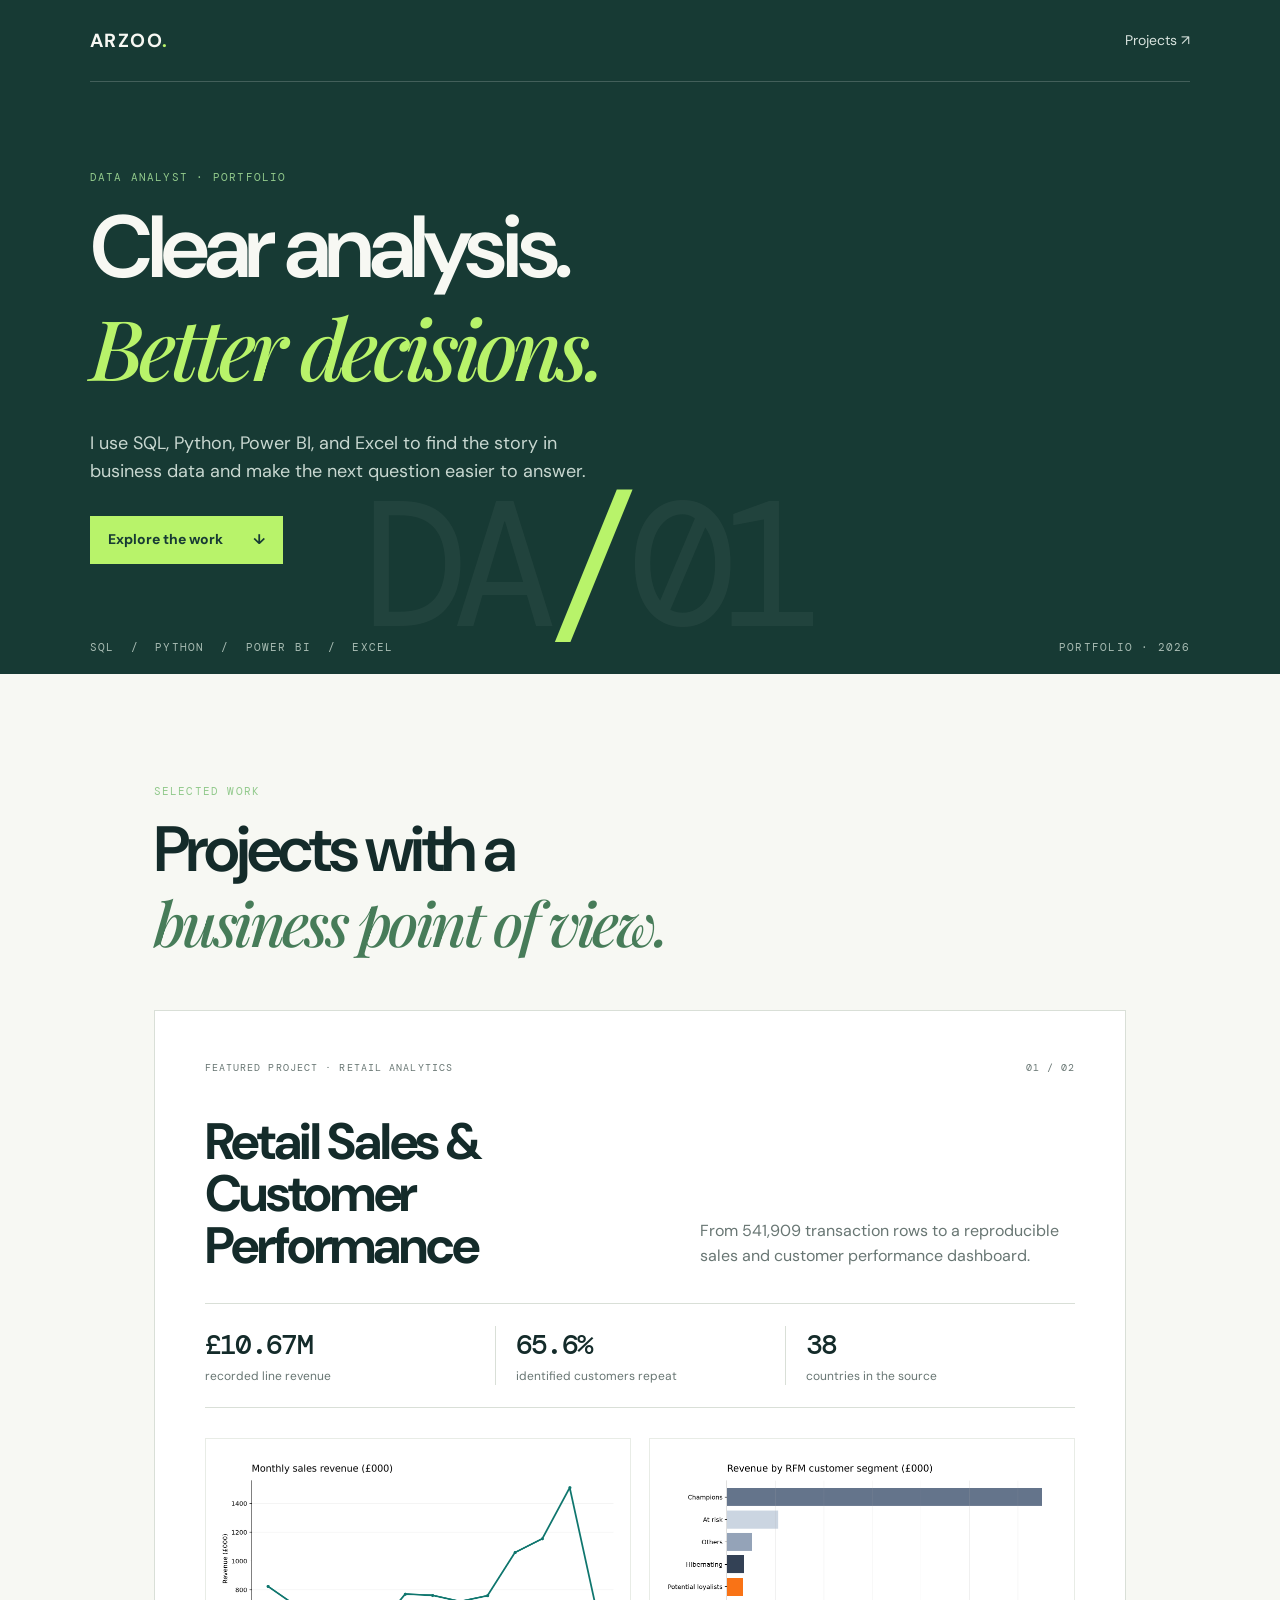
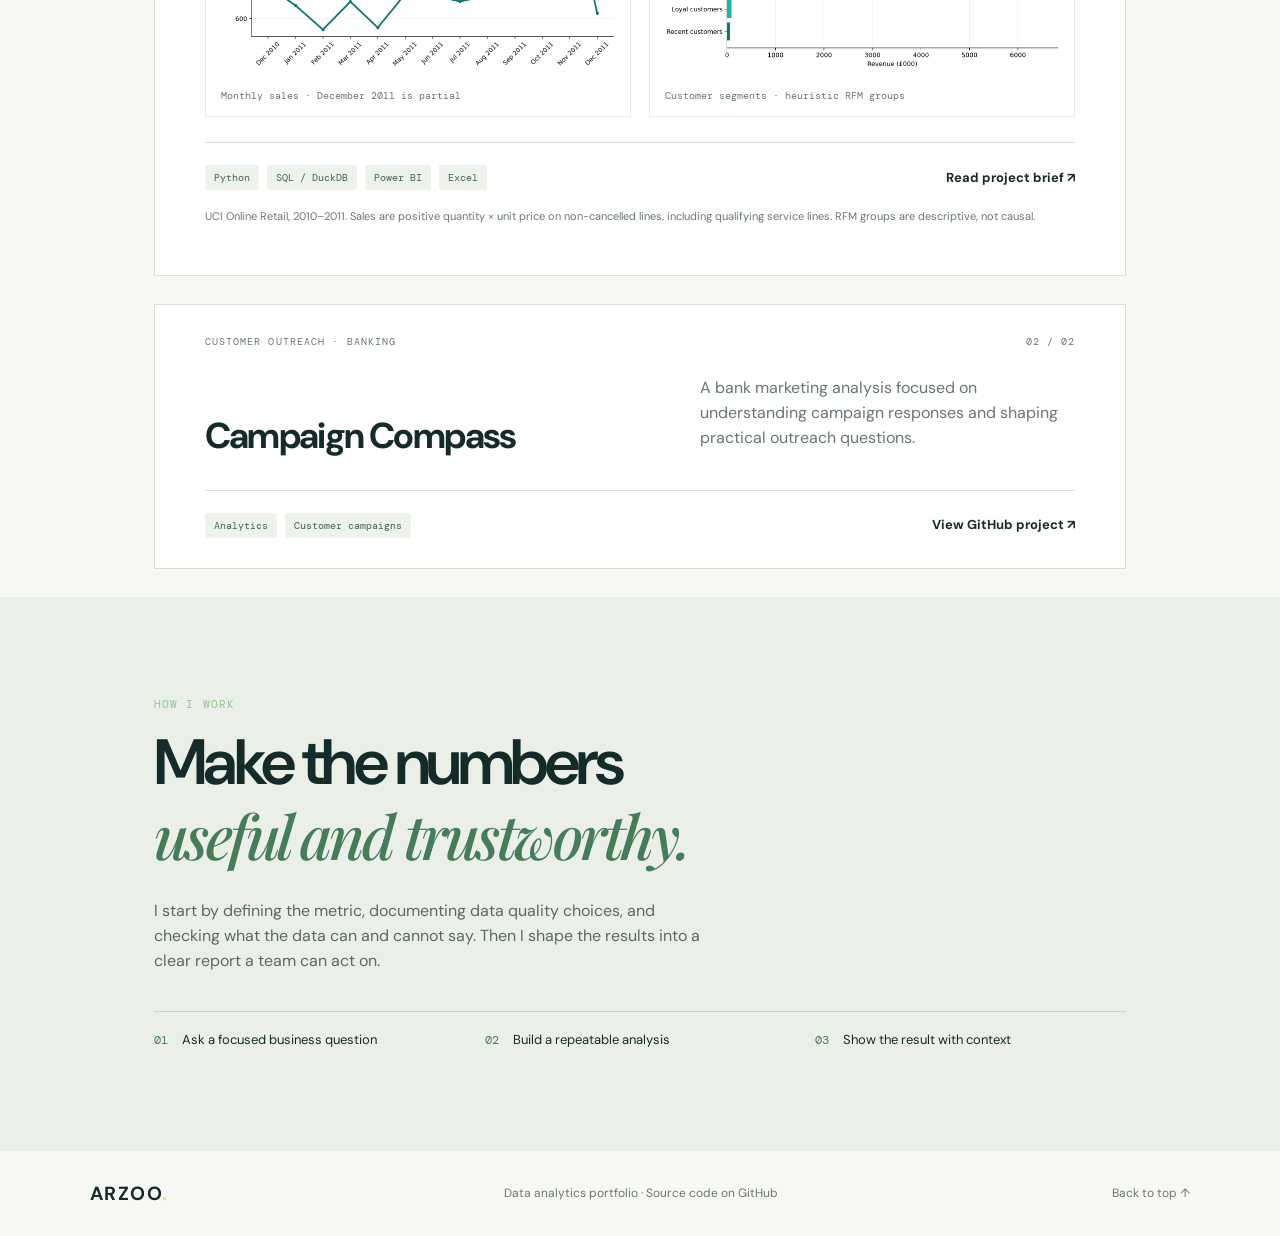
==== index.html @ aa4528e7 "Add retail sales analytics project and portfolio website" ====
<!doctype html>
<html lang="en">
<head>
  <meta charset="utf-8">
  <meta name="viewport" content="width=device-width, initial-scale=1">
  <meta name="description" content="Arzoo's data analyst portfolio featuring SQL, Python, Power BI and Excel projects.">
  <title>Arzoo | Data Analytics Portfolio</title>
  <link rel="stylesheet" href="styles.css">
</head>
<body>
  <header class="hero">
    <nav><a class="brand" href="#top">ARZOO<span>.</span></a><a class="nav-link" href="#projects">Projects <span aria-hidden="true">↗</span></a></nav>
    <div class="hero-content" id="top">
      <p class="eyebrow">DATA ANALYST · PORTFOLIO</p>
      <h1>Clear analysis.<br><em>Better decisions.</em></h1>
      <p class="intro">I use SQL, Python, Power BI, and Excel to find the story in business data and make the next question easier to answer.</p>
      <a class="button" href="#projects">Explore the work <span aria-hidden="true">↓</span></a>
      <div class="hero-mark" aria-hidden="true">DA<span>/</span>01</div>
    </div>
    <div class="hero-foot"><span>SQL&nbsp; / &nbsp;PYTHON&nbsp; / &nbsp;POWER BI&nbsp; / &nbsp;EXCEL</span><span>PORTFOLIO · 2026</span></div>
  </header>
  <main id="projects">
    <section class="section-heading"><p class="eyebrow">SELECTED WORK</p><h2>Projects with a<br><em>business point of view.</em></h2></section>
    <article class="project-card">
      <div class="project-top"><span class="tag">FEATURED PROJECT · RETAIL ANALYTICS</span><span class="project-num">01 / 02</span></div>
      <div class="project-title"><h3>Retail Sales &amp;<br>Customer Performance</h3><p>From 541,909 transaction rows to a reproducible sales and customer performance dashboard.</p></div>
      <div class="metrics"><div><strong>£10.67M</strong><span>recorded line revenue</span></div><div><strong>65.6%</strong><span>identified customers repeat</span></div><div><strong>38</strong><span>countries in the source</span></div></div>
      <div class="charts"><figure><img src="assets/monthly_sales.png" alt="Monthly retail sales revenue from December 2010 through December 2011"><figcaption>Monthly sales · December 2011 is partial</figcaption></figure><figure><img src="assets/customer_segments.png" alt="Revenue across customer recency, frequency and monetary value segments"><figcaption>Customer segments · heuristic RFM groups</figcaption></figure></div>
      <div class="project-bottom"><div class="stack"><span>Python</span><span>SQL / DuckDB</span><span>Power BI</span><span>Excel</span></div><a href="retail-sales-customer-performance/">Read project brief <span aria-hidden="true">↗</span></a></div>
      <p class="fineprint">UCI Online Retail, 2010–2011. Sales are positive quantity × unit price on non-cancelled lines, including qualifying service lines. RFM groups are descriptive, not causal.</p>
    </article>
    <article class="project-card secondary">
      <div class="project-top"><span class="tag">CUSTOMER OUTREACH · BANKING</span><span class="project-num">02 / 02</span></div>
      <div class="project-title"><h3>Campaign Compass</h3><p>A bank marketing analysis focused on understanding campaign responses and shaping practical outreach questions.</p></div>
      <div class="project-bottom"><div class="stack"><span>Analytics</span><span>Customer campaigns</span></div><a href="https://github.com/arzoo4298/campaign-compass-bank-marketing">View GitHub project <span aria-hidden="true">↗</span></a></div>
    </article>
    <section class="about"><p class="eyebrow">HOW I WORK</p><h2>Make the numbers<br><em>useful and trustworthy.</em></h2><p>I start by defining the metric, documenting data quality choices, and checking what the data can and cannot say. Then I shape the results into a clear report a team can act on.</p><div class="principles"><div><b>01</b><span>Ask a focused business question</span></div><div><b>02</b><span>Build a repeatable analysis</span></div><div><b>03</b><span>Show the result with context</span></div></div></section>
  </main>
  <footer><a class="brand" href="#top">ARZOO<span>.</span></a><span>Data analytics portfolio · Source code on <a href="https://github.com/arzoo4298/Data-Analyst">GitHub</a></span><a href="#top">Back to top ↑</a></footer>
</body>
</html>
---- styles.css ----
@import url('https://fonts.googleapis.com/css2?family=DM+Mono:wght@400;500&family=DM+Sans:wght@400;500;600;700&family=Playfair+Display:ital,wght@0,500;0,600;1,500;1,600&display=swap');
:root{--ink:#142b2a;--paper:#f7f8f3;--green:#b8f36a;--muted:#687673;--line:#d9dfd7;--white:#fff}*{box-sizing:border-box}html{scroll-behavior:smooth}body{margin:0;background:var(--paper);color:var(--ink);font:16px/1.55 'DM Sans',Arial,sans-serif}a{color:inherit}header.hero{min-height:620px;background:#173a34;color:var(--paper);padding:0 clamp(24px,7vw,112px);position:relative;overflow:hidden}nav{height:82px;border-bottom:1px solid #ffffff30;display:flex;justify-content:space-between;align-items:center}.brand{text-decoration:none;font-size:19px;font-weight:700;letter-spacing:.08em}.brand span{color:var(--green)}.nav-link{text-decoration:none;color:#d8e3de;font-size:14px}.hero-content{padding:88px 0 110px;max-width:720px;position:relative;z-index:1}.eyebrow,.tag,.project-num,.hero-foot,.stack{font:11px 'DM Mono',monospace;letter-spacing:.11em}.eyebrow{color:#91c98b;margin:0 0 20px}.hero h1,.section-heading h2,.about h2{font-size:clamp(48px,7vw,88px);line-height:.99;letter-spacing:-.055em;margin:0;font-weight:600}.hero h1 em,.section-heading h2 em,.about h2 em{font:italic 500 .95em 'Playfair Display',serif;color:var(--green)}.intro{font-size:18px;color:#c8d7d0;max-width:540px;margin:28px 0 30px}.button{display:inline-flex;gap:30px;align-items:center;background:var(--green);color:#173a34;text-decoration:none;padding:13px 18px;font-weight:700;font-size:14px}.hero-mark{position:absolute;right:2px;bottom:18px;font:clamp(78px,14vw,180px)/1 'DM Mono',monospace;color:#ffffff0c;letter-spacing:-.1em}.hero-mark span{color:#b8f36a}.hero-foot{position:absolute;bottom:20px;left:clamp(24px,7vw,112px);right:clamp(24px,7vw,112px);display:flex;justify-content:space-between;color:#a8bcb3}.section-heading{padding:110px clamp(24px,12vw,190px) 48px}.section-heading h2,.about h2{font-size:clamp(42px,5vw,64px)}.section-heading h2 em,.about h2 em{color:#477c59}.project-card{margin:0 clamp(24px,12vw,190px) 28px;background:var(--white);border:1px solid var(--line);padding:clamp(22px,4vw,50px)}.project-top,.project-bottom{display:flex;justify-content:space-between;align-items:center;gap:20px}.tag,.project-num{color:var(--muted);font-size:10px}.project-title{display:grid;grid-template-columns:1.1fr .9fr;gap:36px;align-items:end;padding:42px 0 30px}.project-title h3{font-size:clamp(32px,4vw,52px);line-height:1.02;letter-spacing:-.045em;margin:0}.project-title p{color:var(--muted);max-width:390px;margin:0 0 4px}.metrics{display:grid;grid-template-columns:repeat(3,1fr);border-top:1px solid var(--line);border-bottom:1px solid var(--line);padding:22px 0;margin-bottom:30px}.metrics div{display:flex;flex-direction:column;padding-left:20px;border-left:1px solid var(--line)}.metrics div:first-child{padding-left:0;border:0}.metrics strong{font:500 28px 'DM Mono',monospace;letter-spacing:-.06em}.metrics span{font-size:12px;color:var(--muted);margin-top:4px}.charts{display:grid;grid-template-columns:1fr 1fr;gap:18px}.charts figure{margin:0;border:1px solid #e8ece6;padding:12px;background:#fff}.charts img{width:100%;height:230px;object-fit:contain;display:block}.charts figcaption{font:10px 'DM Mono',monospace;color:var(--muted);padding:8px 3px 2px}.project-bottom{border-top:1px solid var(--line);margin-top:25px;padding-top:22px}.stack{display:flex;flex-wrap:wrap;gap:8px}.stack span{background:#edf3eb;border-radius:2px;padding:6px 9px;color:#42634b;font-size:10px;letter-spacing:0}.project-bottom>a{font-size:13px;font-weight:700;text-decoration:none}.project-bottom>a:hover,footer a:hover{color:#477c59}.fineprint{margin:18px 0 0;color:var(--muted);font-size:11px}.secondary{padding-block:30px}.secondary .project-title{padding:28px 0 10px}.secondary .project-title h3{font-size:36px}.secondary .project-title p{align-self:center}.about{padding:100px clamp(24px,12vw,190px);background:#eaf0e8}.about>p:not(.eyebrow){max-width:560px;color:#596a62;margin:24px 0 38px}.principles{display:grid;grid-template-columns:repeat(3,1fr);gap:20px;border-top:1px solid #c9d6c8;padding-top:18px}.principles div{display:flex;gap:14px;align-items:center;font-size:13px}.principles b{font:12px 'DM Mono',monospace;color:#477c59}footer{padding:28px clamp(24px,7vw,112px);display:flex;justify-content:space-between;align-items:center;gap:16px;color:var(--muted);font-size:12px}footer .brand{color:var(--ink)}footer a{text-decoration:none} @media(max-width:720px){header.hero{min-height:590px}.hero-content{padding-top:90px}.hero-foot{font-size:9px}.section-heading{padding-top:76px}.project-title{grid-template-columns:1fr;gap:14px;padding-top:28px}.metrics{gap:8px}.metrics div{padding-left:10px}.metrics strong{font-size:20px}.metrics span{font-size:10px}.charts{grid-template-columns:1fr}.charts img{height:auto;max-height:240px}.project-bottom{align-items:flex-start;flex-direction:column}.principles{grid-template-columns:1fr}.about{padding-top:76px;padding-bottom:76px}footer{flex-wrap:wrap}footer>span{order:3;width:100%}}
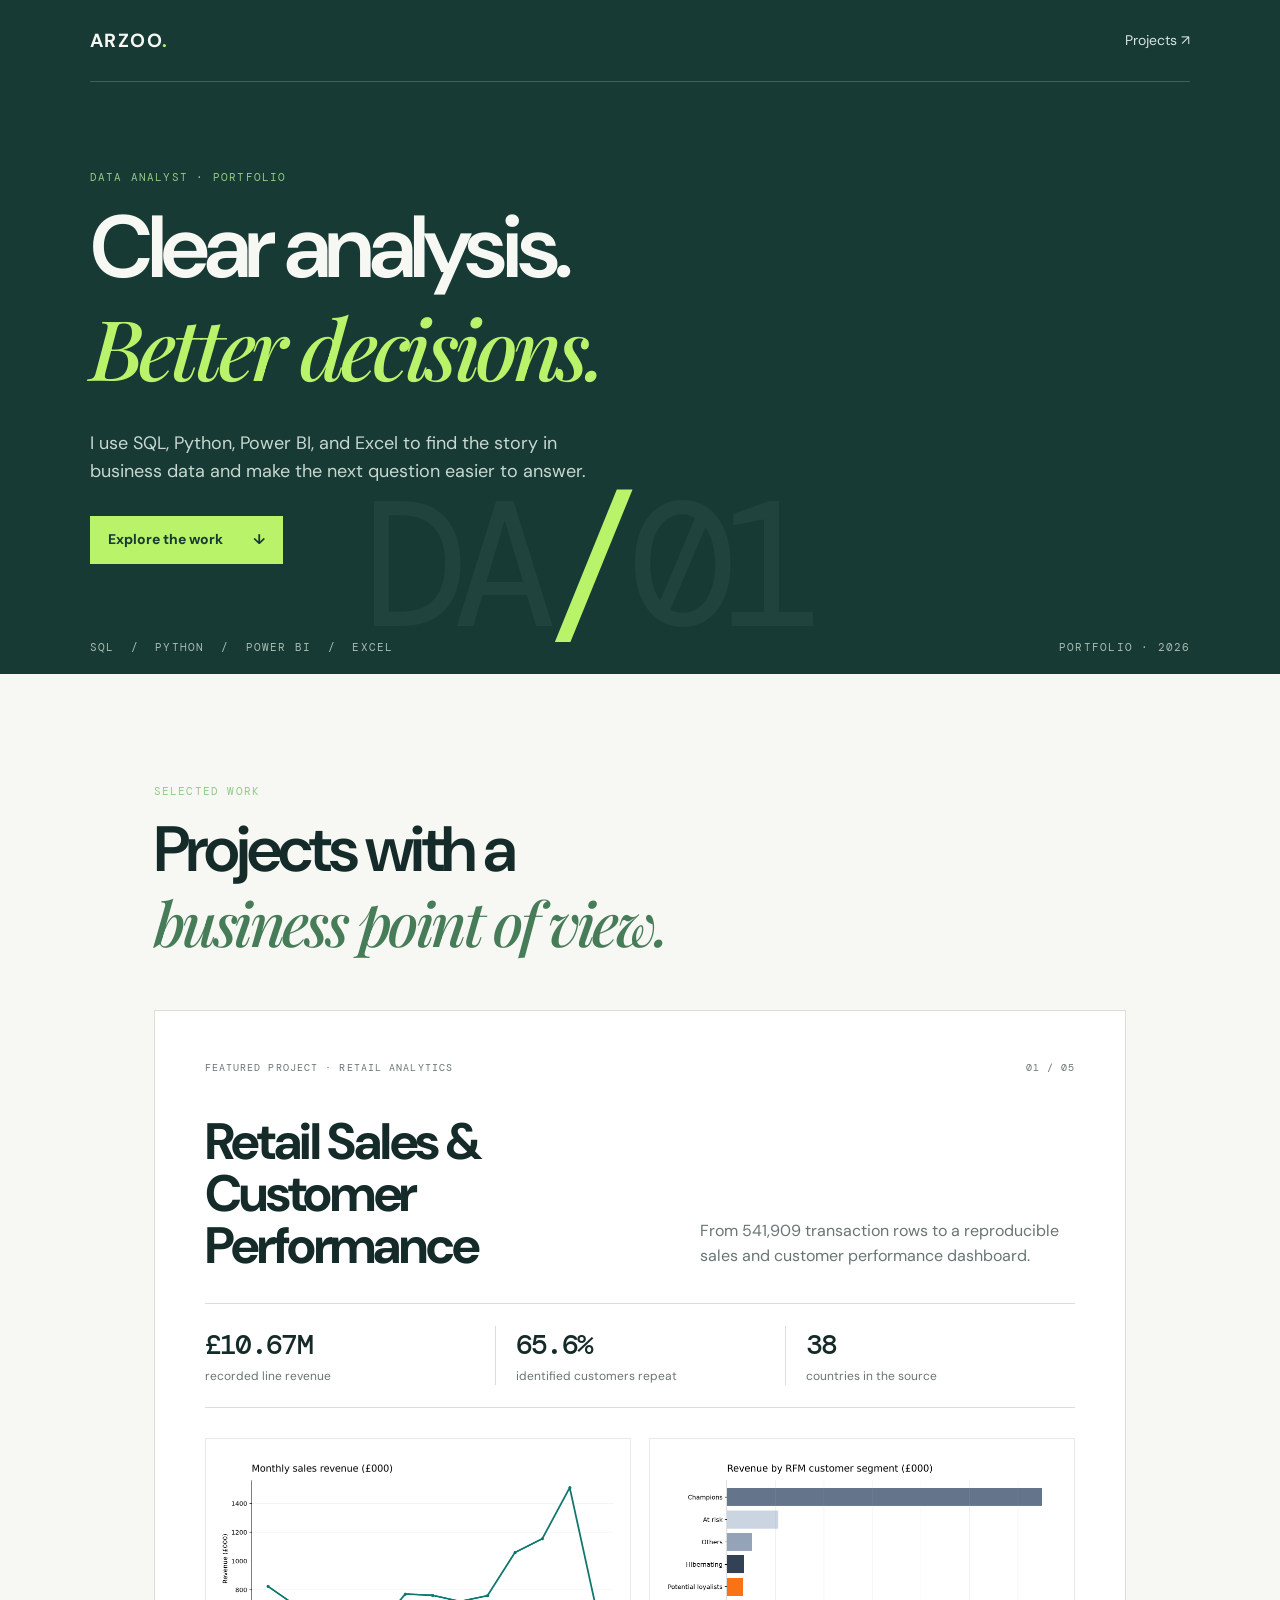
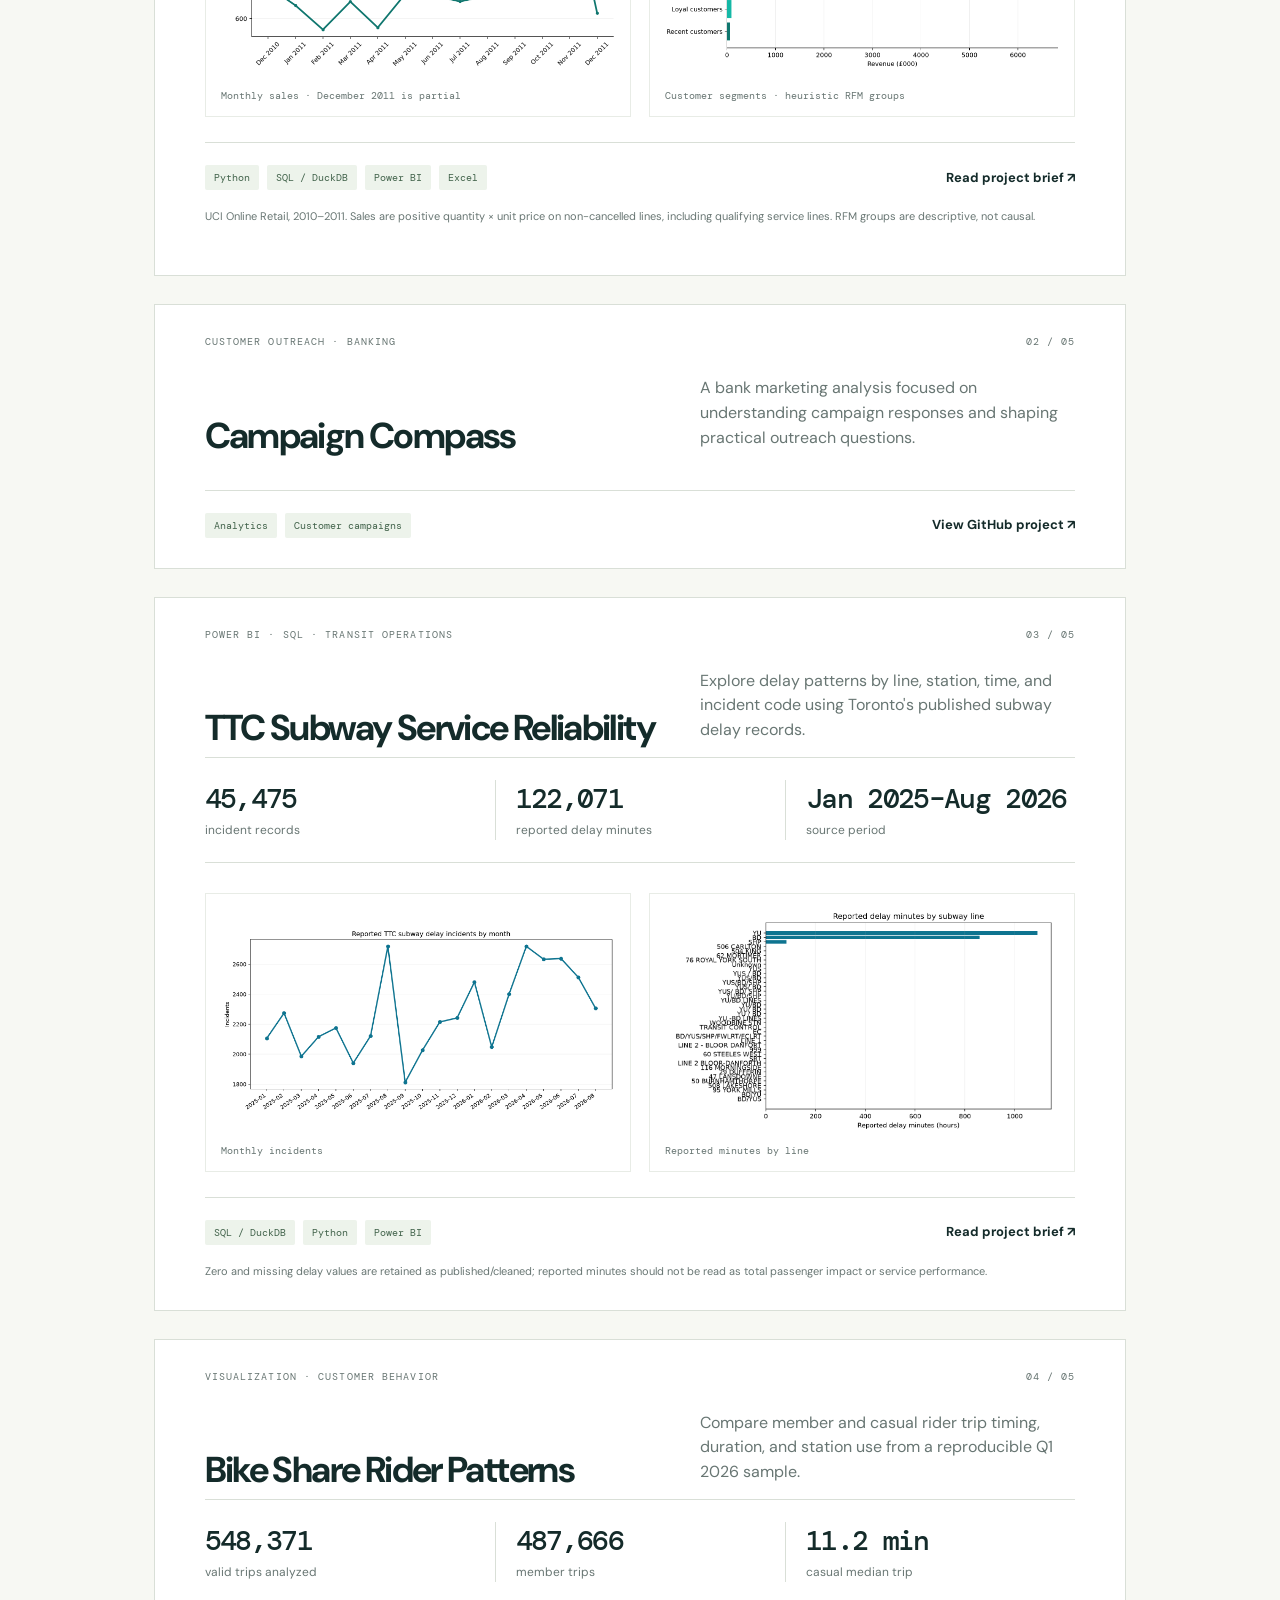
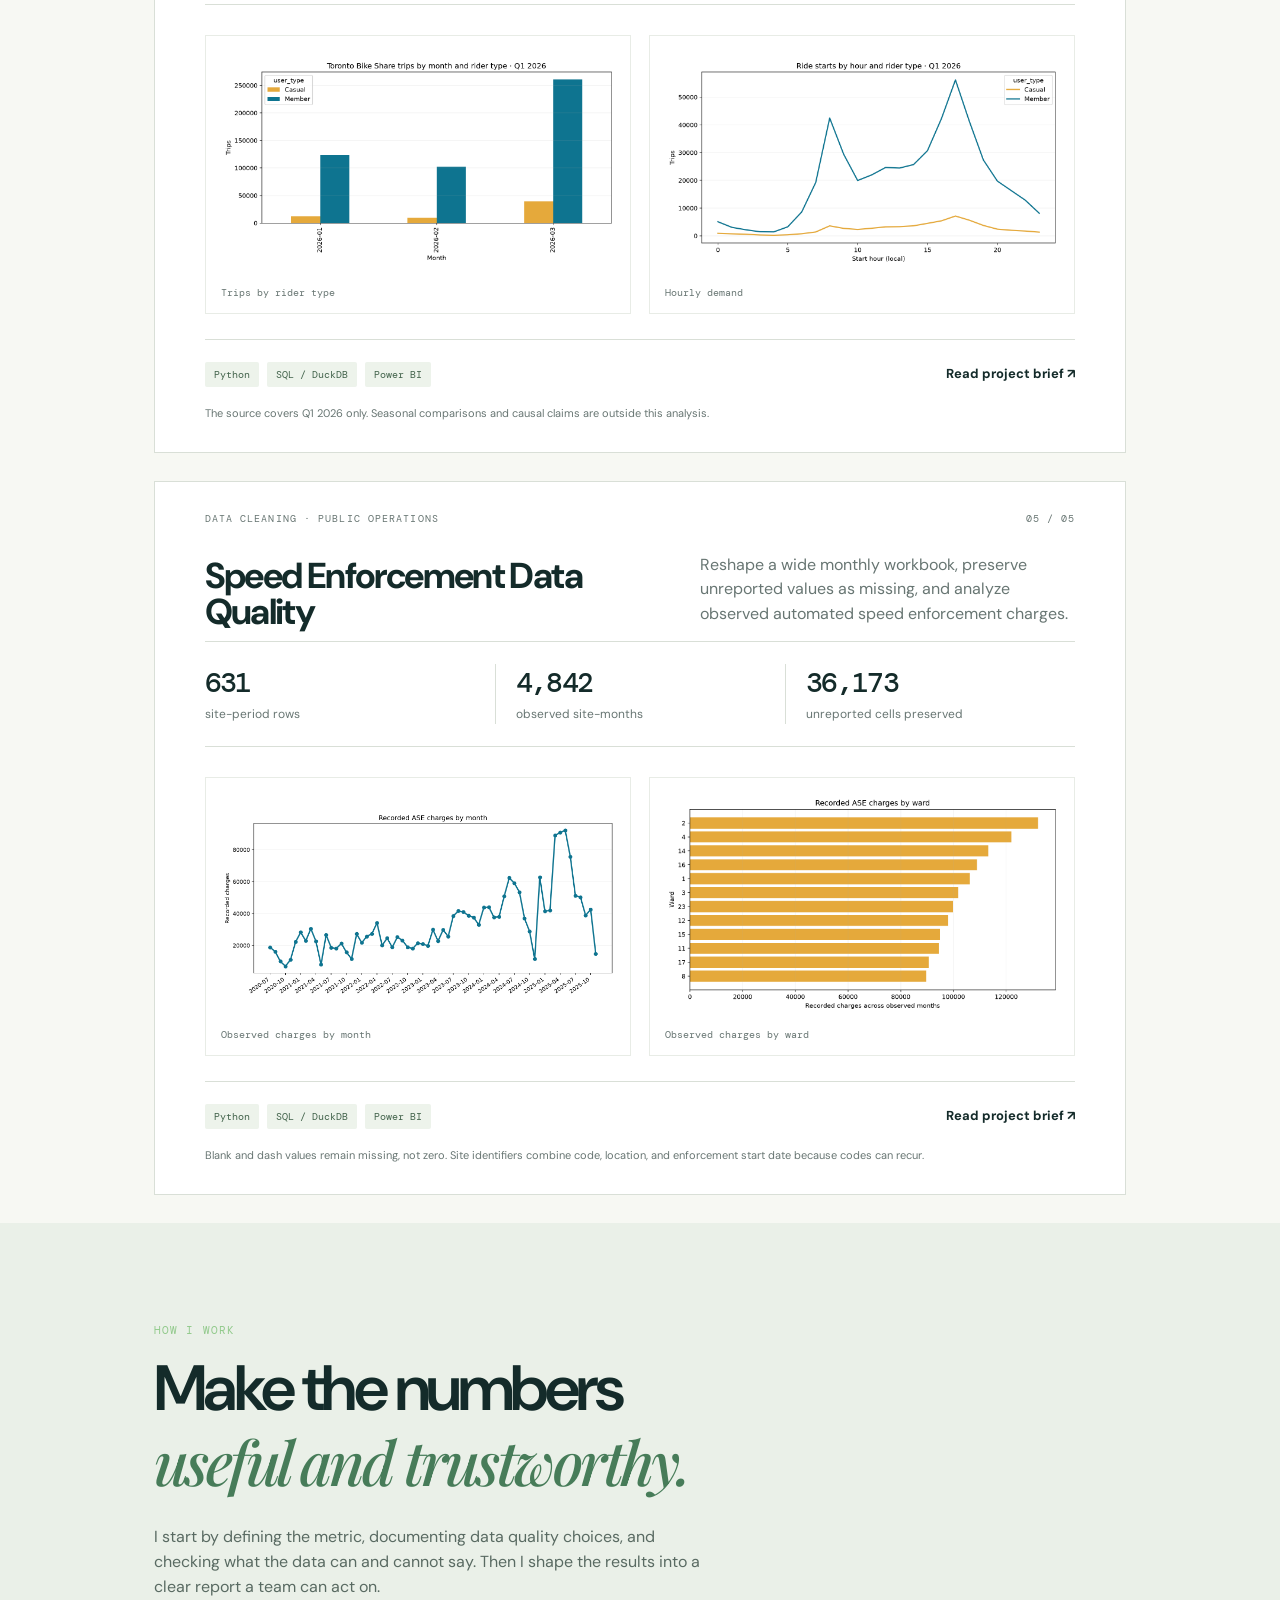
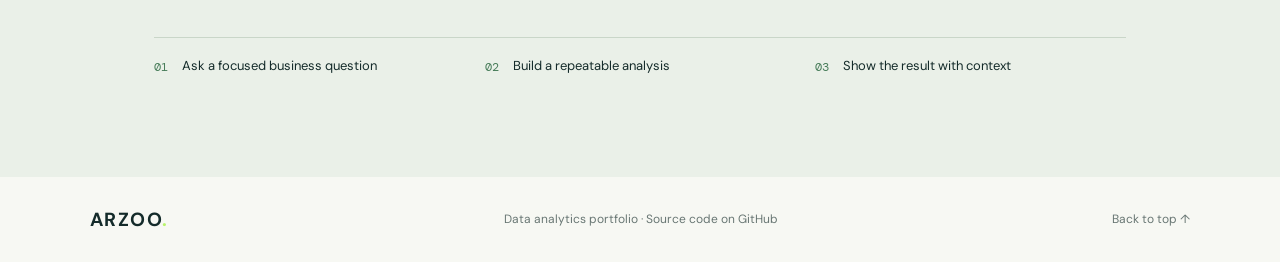
==== commit ae3ca24b: "Add Toronto data analyst portfolio projects" ====
--- a/index.html
+++ b/index.html
@@ -22,7 +22,7 @@
   <main id="projects">
     <section class="section-heading"><p class="eyebrow">SELECTED WORK</p><h2>Projects with a<br><em>business point of view.</em></h2></section>
     <article class="project-card">
-      <div class="project-top"><span class="tag">FEATURED PROJECT · RETAIL ANALYTICS</span><span class="project-num">01 / 02</span></div>
+      <div class="project-top"><span class="tag">FEATURED PROJECT · RETAIL ANALYTICS</span><span class="project-num">01 / 05</span></div>
       <div class="project-title"><h3>Retail Sales &amp;<br>Customer Performance</h3><p>From 541,909 transaction rows to a reproducible sales and customer performance dashboard.</p></div>
       <div class="metrics"><div><strong>£10.67M</strong><span>recorded line revenue</span></div><div><strong>65.6%</strong><span>identified customers repeat</span></div><div><strong>38</strong><span>countries in the source</span></div></div>
       <div class="charts"><figure><img src="assets/monthly_sales.png" alt="Monthly retail sales revenue from December 2010 through December 2011"><figcaption>Monthly sales · December 2011 is partial</figcaption></figure><figure><img src="assets/customer_segments.png" alt="Revenue across customer recency, frequency and monetary value segments"><figcaption>Customer segments · heuristic RFM groups</figcaption></figure></div>
@@ -30,9 +30,33 @@
       <p class="fineprint">UCI Online Retail, 2010–2011. Sales are positive quantity × unit price on non-cancelled lines, including qualifying service lines. RFM groups are descriptive, not causal.</p>
     </article>
     <article class="project-card secondary">
-      <div class="project-top"><span class="tag">CUSTOMER OUTREACH · BANKING</span><span class="project-num">02 / 02</span></div>
+      <div class="project-top"><span class="tag">CUSTOMER OUTREACH · BANKING</span><span class="project-num">02 / 05</span></div>
       <div class="project-title"><h3>Campaign Compass</h3><p>A bank marketing analysis focused on understanding campaign responses and shaping practical outreach questions.</p></div>
       <div class="project-bottom"><div class="stack"><span>Analytics</span><span>Customer campaigns</span></div><a href="https://github.com/arzoo4298/campaign-compass-bank-marketing">View GitHub project <span aria-hidden="true">↗</span></a></div>
+    </article>
+    <article class="project-card secondary">
+      <div class="project-top"><span class="tag">POWER BI · SQL · TRANSIT OPERATIONS</span><span class="project-num">03 / 05</span></div>
+      <div class="project-title"><h3>TTC Subway Service Reliability</h3><p>Explore delay patterns by line, station, time, and incident code using Toronto's published subway delay records.</p></div>
+      <div class="metrics"><div><strong>45,475</strong><span>incident records</span></div><div><strong>122,071</strong><span>reported delay minutes</span></div><div><strong>Jan 2025–Aug 2026</strong><span>source period</span></div></div>
+      <div class="charts"><figure><img src="assets/ttc_monthly_incidents.png" alt="Monthly TTC subway delay incidents"><figcaption>Monthly incidents</figcaption></figure><figure><img src="assets/ttc_line_delays.png" alt="Reported delay minutes by subway line"><figcaption>Reported minutes by line</figcaption></figure></div>
+      <div class="project-bottom"><div class="stack"><span>SQL / DuckDB</span><span>Python</span><span>Power BI</span></div><a href="toronto-projects/ttc-service-reliability/">Read project brief <span aria-hidden="true">↗</span></a></div>
+      <p class="fineprint">Zero and missing delay values are retained as published/cleaned; reported minutes should not be read as total passenger impact or service performance.</p>
+    </article>
+    <article class="project-card secondary">
+      <div class="project-top"><span class="tag">VISUALIZATION · CUSTOMER BEHAVIOR</span><span class="project-num">04 / 05</span></div>
+      <div class="project-title"><h3>Bike Share Rider Patterns</h3><p>Compare member and casual rider trip timing, duration, and station use from a reproducible Q1 2026 sample.</p></div>
+      <div class="metrics"><div><strong>548,371</strong><span>valid trips analyzed</span></div><div><strong>487,666</strong><span>member trips</span></div><div><strong>11.2 min</strong><span>casual median trip</span></div></div>
+      <div class="charts"><figure><img src="assets/bike_monthly_riders.png" alt="Monthly rides split by member and casual user types"><figcaption>Trips by rider type</figcaption></figure><figure><img src="assets/bike_hourly_demand.png" alt="Hourly bike share demand split by rider type"><figcaption>Hourly demand</figcaption></figure></div>
+      <div class="project-bottom"><div class="stack"><span>Python</span><span>SQL / DuckDB</span><span>Power BI</span></div><a href="toronto-projects/toronto-bike-share-rider-patterns/">Read project brief <span aria-hidden="true">↗</span></a></div>
+      <p class="fineprint">The source covers Q1 2026 only. Seasonal comparisons and causal claims are outside this analysis.</p>
+    </article>
+    <article class="project-card secondary">
+      <div class="project-top"><span class="tag">DATA CLEANING · PUBLIC OPERATIONS</span><span class="project-num">05 / 05</span></div>
+      <div class="project-title"><h3>Speed Enforcement Data Quality</h3><p>Reshape a wide monthly workbook, preserve unreported values as missing, and analyze observed automated speed enforcement charges.</p></div>
+      <div class="metrics"><div><strong>631</strong><span>site-period rows</span></div><div><strong>4,842</strong><span>observed site-months</span></div><div><strong>36,173</strong><span>unreported cells preserved</span></div></div>
+      <div class="charts"><figure><img src="assets/ase_monthly_charges.png" alt="Monthly automated speed enforcement charges"><figcaption>Observed charges by month</figcaption></figure><figure><img src="assets/ase_ward_charges.png" alt="Automated speed enforcement charges by ward"><figcaption>Observed charges by ward</figcaption></figure></div>
+      <div class="project-bottom"><div class="stack"><span>Python</span><span>SQL / DuckDB</span><span>Power BI</span></div><a href="toronto-projects/toronto-speed-enforcement-data-quality/">Read project brief <span aria-hidden="true">↗</span></a></div>
+      <p class="fineprint">Blank and dash values remain missing, not zero. Site identifiers combine code, location, and enforcement start date because codes can recur.</p>
     </article>
     <section class="about"><p class="eyebrow">HOW I WORK</p><h2>Make the numbers<br><em>useful and trustworthy.</em></h2><p>I start by defining the metric, documenting data quality choices, and checking what the data can and cannot say. Then I shape the results into a clear report a team can act on.</p><div class="principles"><div><b>01</b><span>Ask a focused business question</span></div><div><b>02</b><span>Build a repeatable analysis</span></div><div><b>03</b><span>Show the result with context</span></div></div></section>
   </main>
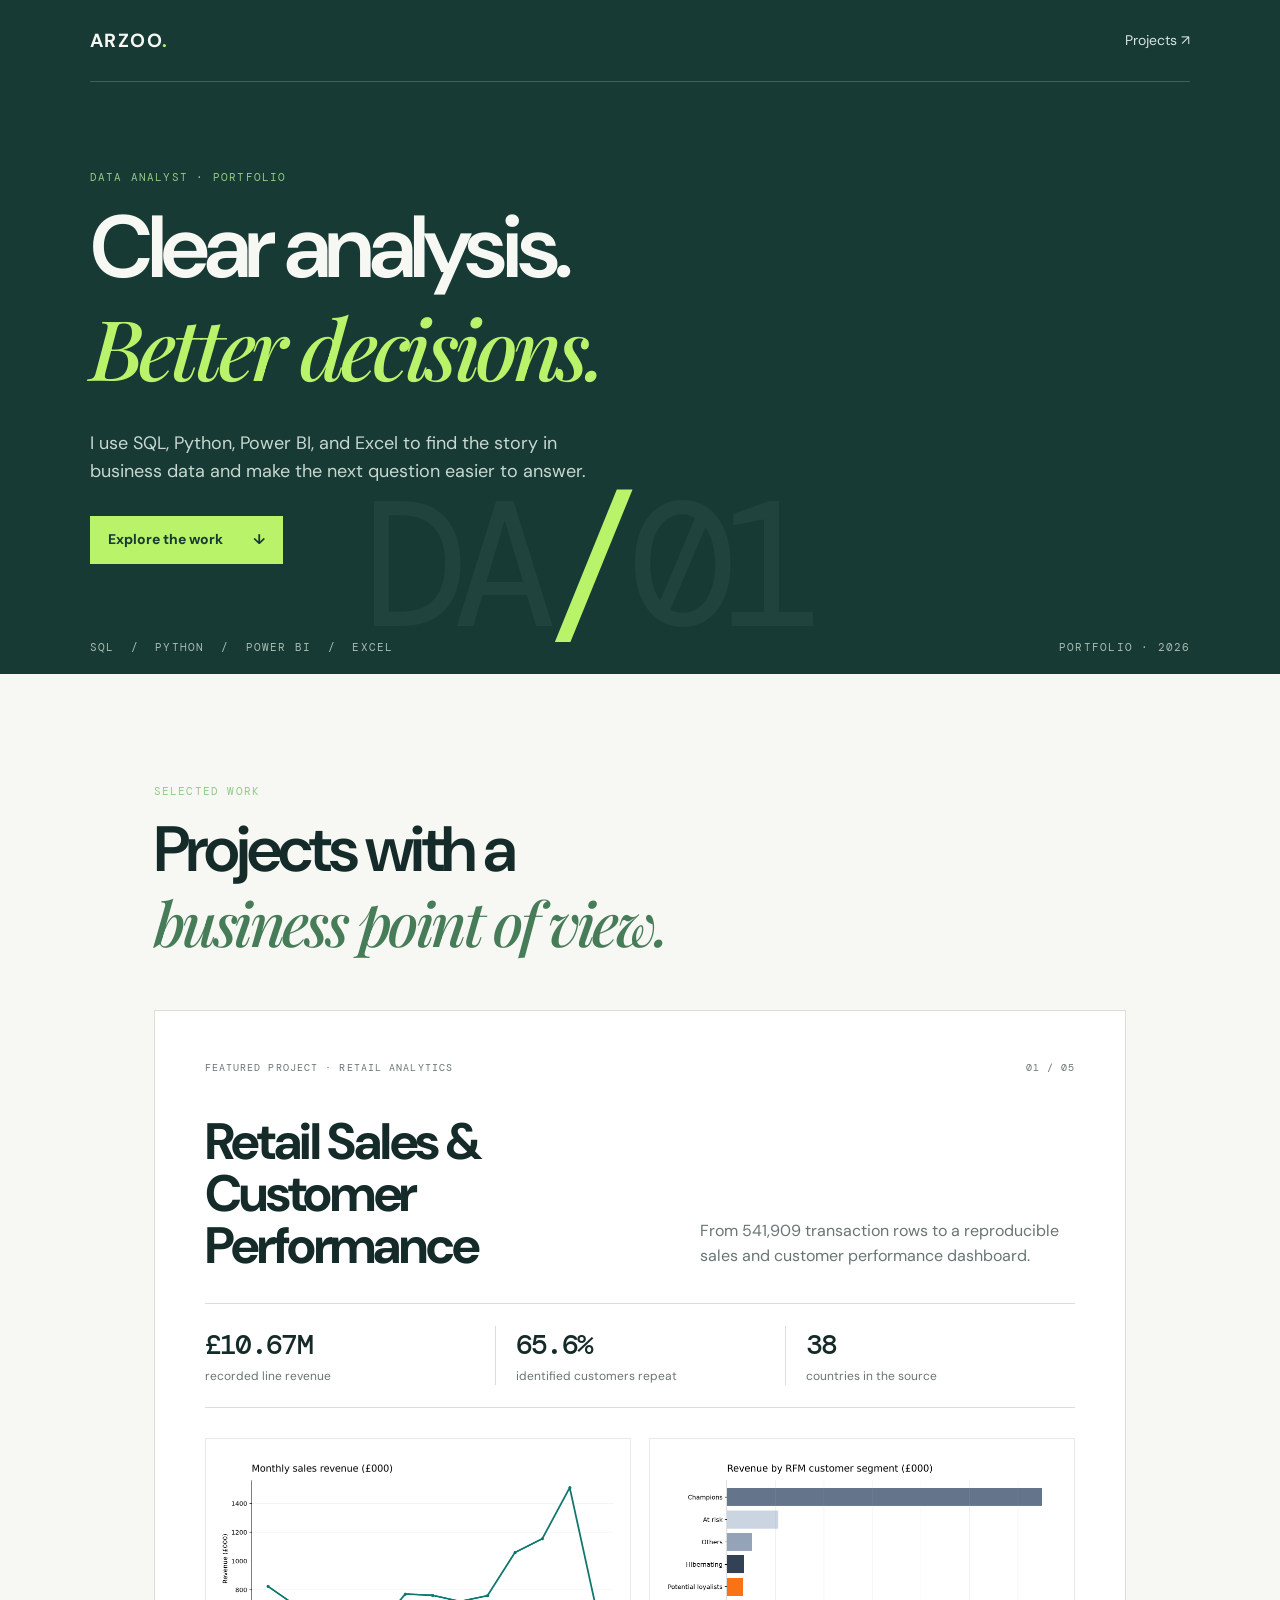
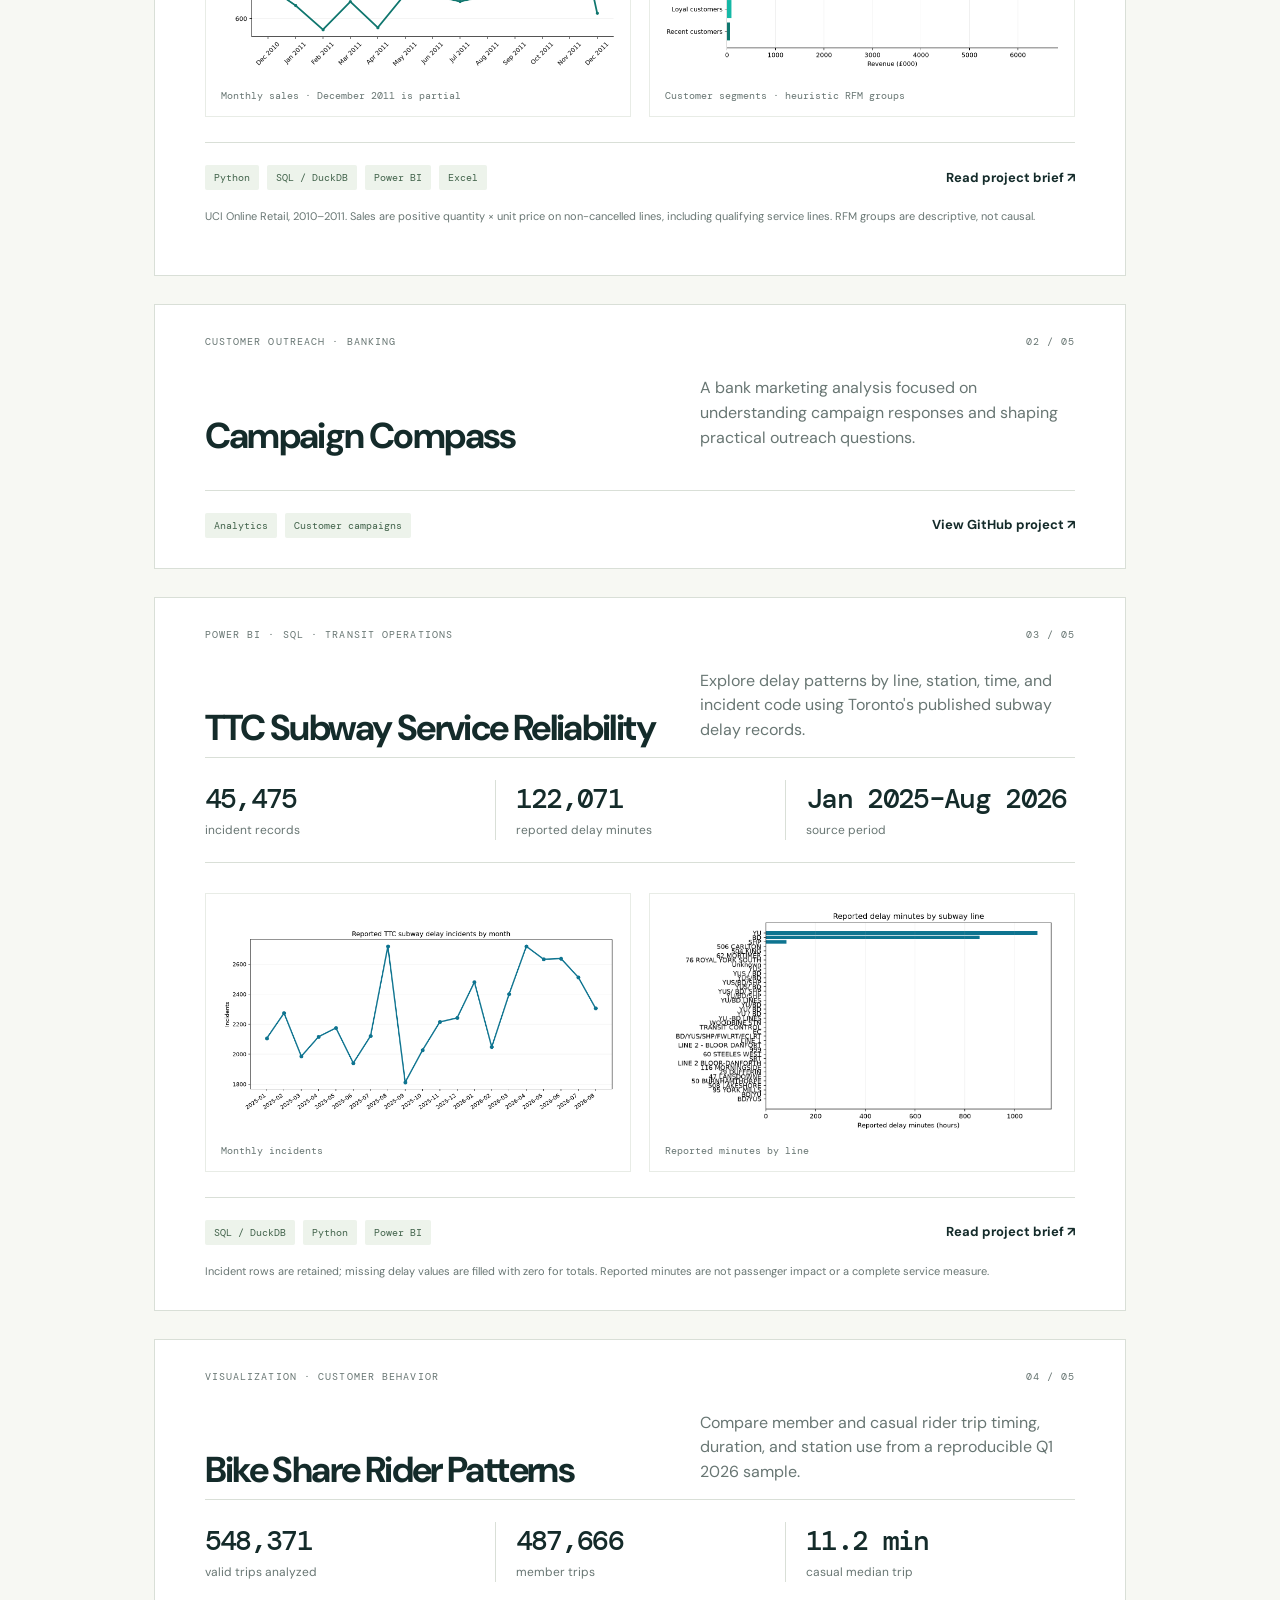
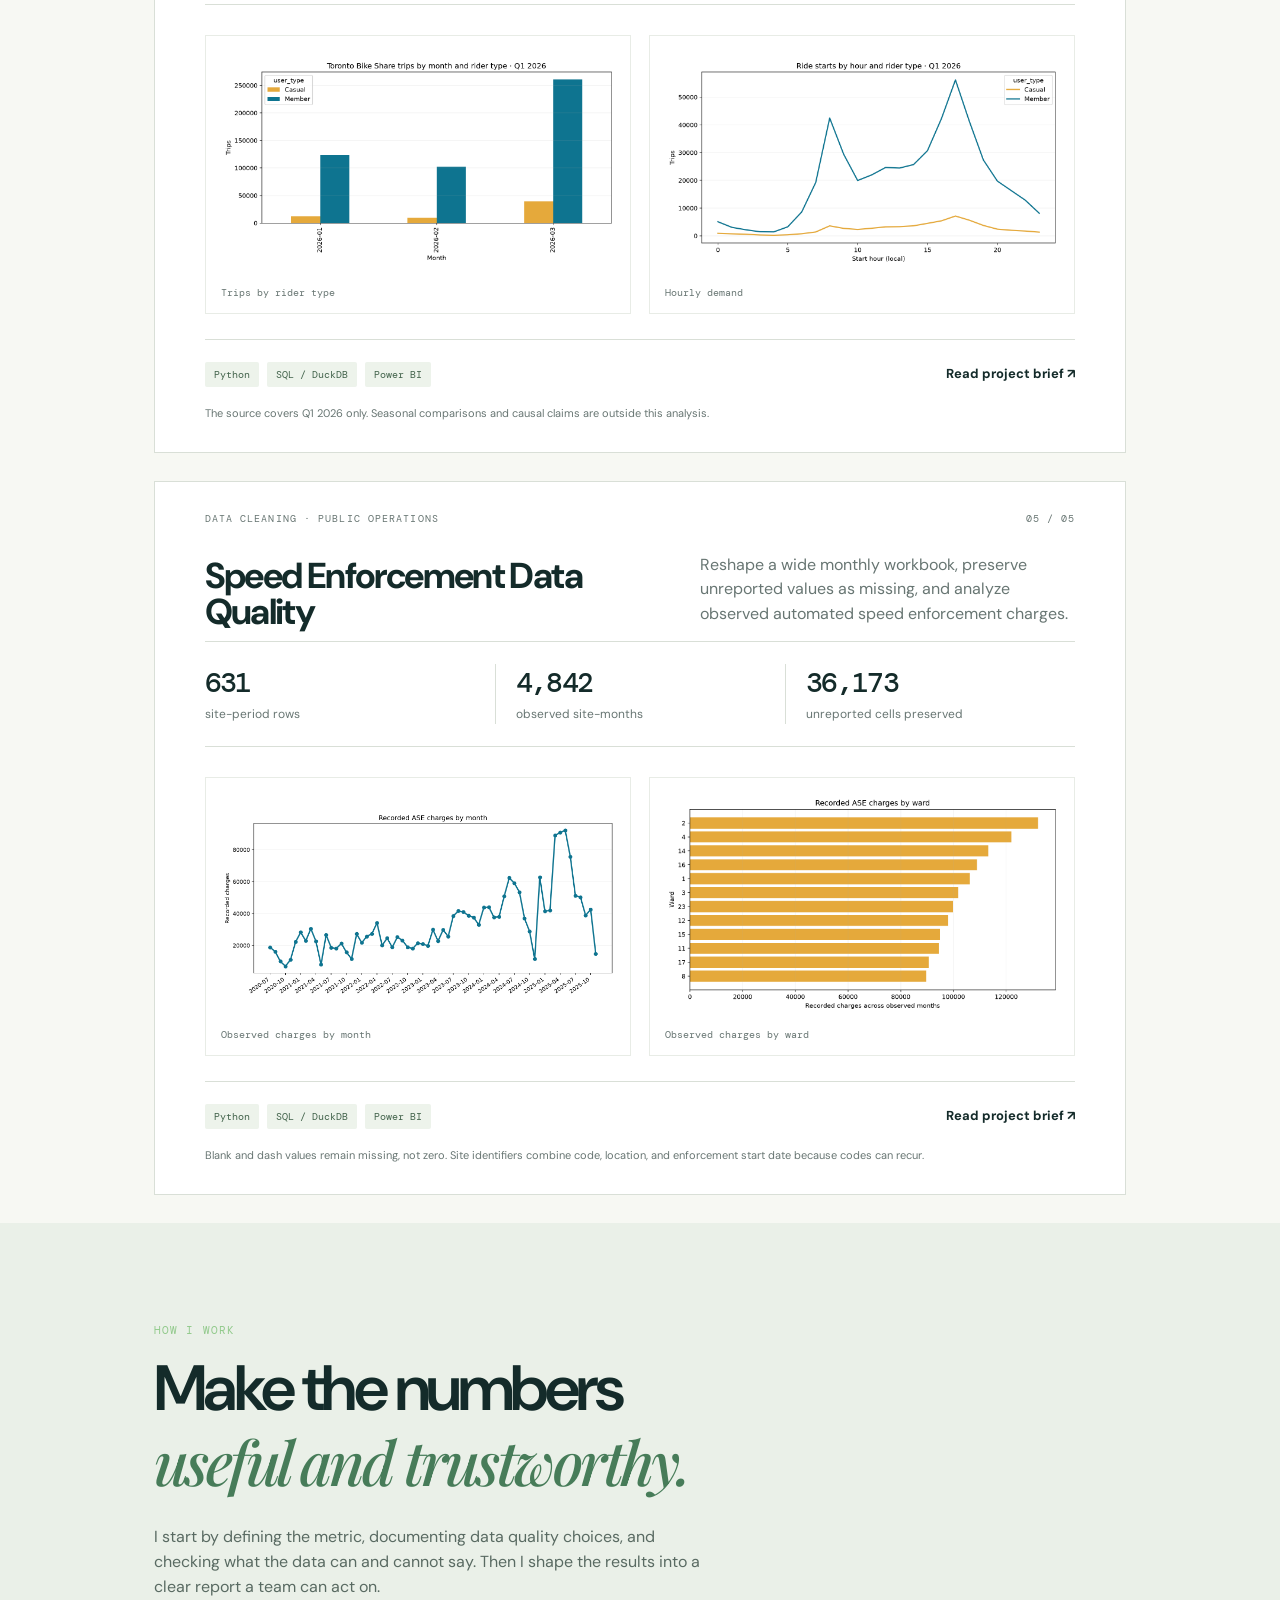
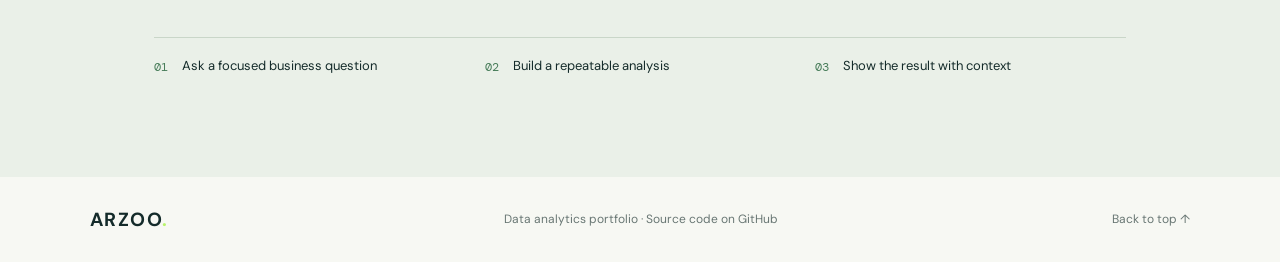
==== commit 15141780: "Clarify TTC delay metric handling" ====
--- a/index.html
+++ b/index.html
@@ -40,7 +40,7 @@
       <div class="metrics"><div><strong>45,475</strong><span>incident records</span></div><div><strong>122,071</strong><span>reported delay minutes</span></div><div><strong>Jan 2025–Aug 2026</strong><span>source period</span></div></div>
       <div class="charts"><figure><img src="assets/ttc_monthly_incidents.png" alt="Monthly TTC subway delay incidents"><figcaption>Monthly incidents</figcaption></figure><figure><img src="assets/ttc_line_delays.png" alt="Reported delay minutes by subway line"><figcaption>Reported minutes by line</figcaption></figure></div>
       <div class="project-bottom"><div class="stack"><span>SQL / DuckDB</span><span>Python</span><span>Power BI</span></div><a href="toronto-projects/ttc-service-reliability/">Read project brief <span aria-hidden="true">↗</span></a></div>
-      <p class="fineprint">Zero and missing delay values are retained as published/cleaned; reported minutes should not be read as total passenger impact or service performance.</p>
+      <p class="fineprint">Incident rows are retained; missing delay values are filled with zero for totals. Reported minutes are not passenger impact or a complete service measure.</p>
     </article>
     <article class="project-card secondary">
       <div class="project-top"><span class="tag">VISUALIZATION · CUSTOMER BEHAVIOR</span><span class="project-num">04 / 05</span></div>
